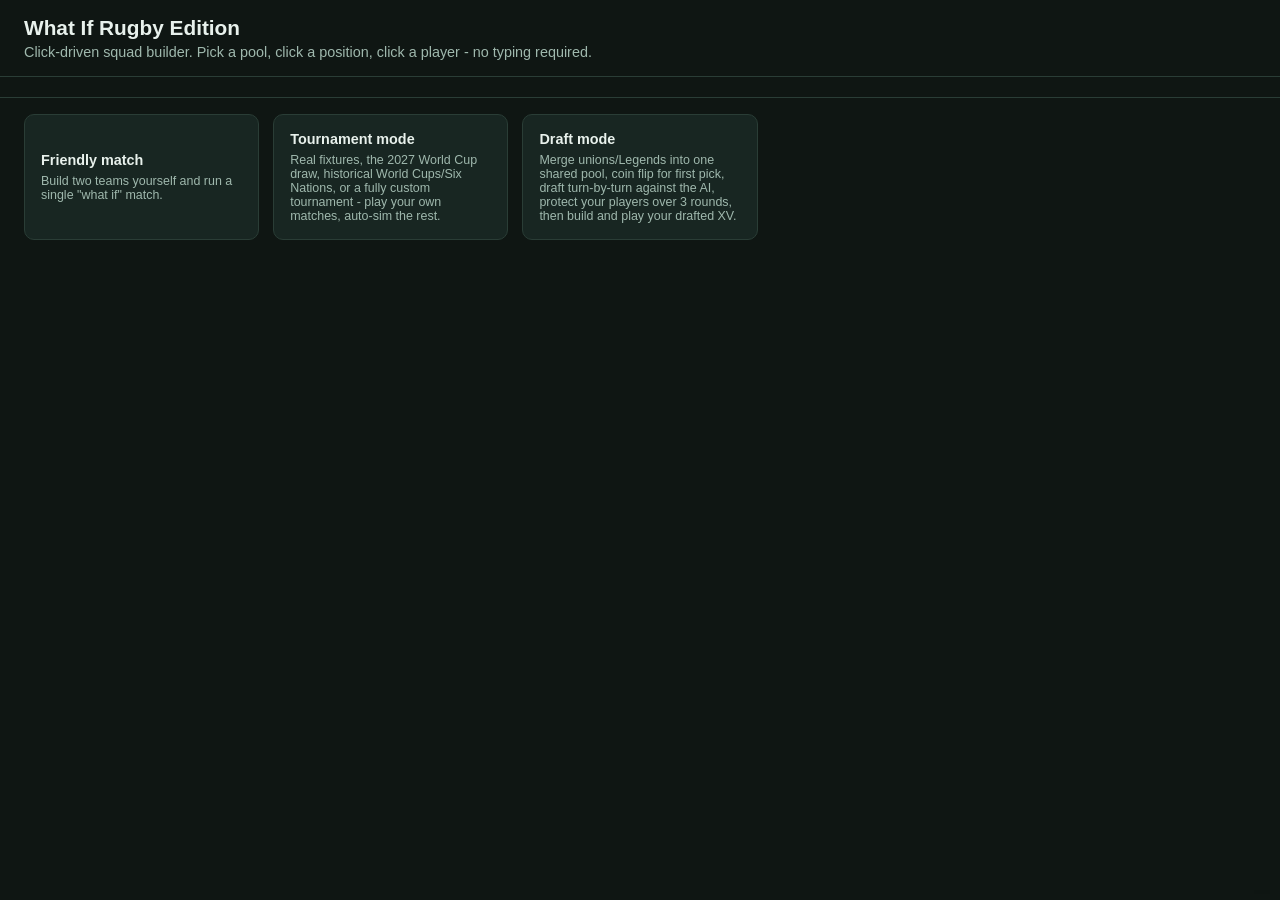
==== rugby_sim/web/index.html @ 41f7842a "readme edited and draft mode added" ====
<!doctype html>
<html lang="en">
<head>
<meta charset="utf-8">
<title>What If Rugby Edition</title>
<link rel="icon" href="favicon.ico?v=2">
<link rel="apple-touch-icon" href="favicon-180.png?v=2">
<link rel="stylesheet" href="style.css">
</head>
<body>
<div class="bg-attribution" id="bg-attribution"></div>
<header>
  <h1>What If Rugby Edition</h1>
  <p>Click-driven squad builder. Pick a pool, click a position, click a player - no typing required.</p>
</header>

<div class="breadcrumb" id="breadcrumb"></div>

<div class="screen" id="screen-mode-select">
  <div class="card-grid">
    <button class="card" id="mode-friendly">
      <span class="card-title">Friendly match</span>
      <span class="card-desc">Build two teams yourself and run a single "what if" match.</span>
    </button>
    <button class="card" id="mode-tournament">
      <span class="card-title">Tournament mode</span>
      <span class="card-desc">Real fixtures, the 2027 World Cup draw, historical World Cups/Six
        Nations, or a fully custom tournament - play your own matches, auto-sim the rest.</span>
    </button>
    <button class="card" id="mode-draft">
      <span class="card-title">Draft mode</span>
      <span class="card-desc">Merge unions/Legends into one shared pool, coin flip for first pick,
        draft turn-by-turn against the AI, protect your players over 3 rounds, then build and
        play your drafted XV.</span>
    </button>
  </div>
</div>

<div class="screen hidden" id="screen-draft-pool">
  <h2>Draft mode - build the shared pool</h2>
  <p class="muted">Click unions to merge their pools together, optionally include the Legends
    (Hall of Fame) roster, then start the draft. Both sides will pick from this exact combined pool.</p>
  <div class="row muted">Season: <span id="draft-season-area"></span></div>
  <div class="row" id="draft-union-list"></div>
  <div class="row"><label><input type="checkbox" id="draft-include-legends"> Include Legends (Hall of Fame)</label></div>
  <div class="row">
    <span class="muted" id="draft-pool-status">0 players in the shared pool.</span>
  </div>
  <div class="row">
    <label class="muted">Seed (optional, for a repeatable coin flip/draft order):
      <input type="number" id="draft-seed" style="width:90px"></label>
    <button id="draft-start-btn">Start draft</button>
    <span class="muted" id="draft-start-status"></span>
  </div>
</div>

<div class="screen hidden" id="screen-draft-coinflip">
  <h2>Coin flip</h2>
  <div id="draft-coinflip-area"></div>
</div>

<div class="screen hidden" id="screen-draft-picking">
  <h2>Draft in progress</h2>
  <div id="draft-picking-area"></div>
</div>

<div class="screen hidden" id="screen-draft-protect">
  <h2>Protect phase</h2>
  <p class="muted">3 rounds, PES21/eFootball-style: each round, protect one of your own drafted
    players (once protected, the opponent can never take them) and optionally poach one
    unprotected player from the opponent's roster.</p>
  <div id="draft-protect-area"></div>
</div>

<div class="screen hidden" id="screen-draft-build">
  <h2>Draft mode - build your XV</h2>
  <p class="muted">Assign your drafted roster to the starting XV + bench. The AI's final lineup
    was already auto-drafted from its own roster.</p>
  <div class="teams">
    <div class="panel" id="panel-draft-human"></div>
  </div>
  <div class="match-controls">
    <label class="muted">Seed (optional): <input type="number" id="draft-match-seed" style="width:90px"></label>
    <button id="draft-run-match" disabled>Run match</button>
    <span id="draft-run-hint" class="muted"></span>
    <span id="draft-run-status" class="muted"></span>
  </div>
  <div id="draft-report"></div>
</div>

<div class="screen hidden" id="screen-friendly">
  <div class="teams">
    <div class="panel" id="panel-home"></div>
    <div class="panel" id="panel-away"></div>
  </div>

  <div class="match-controls">
    <label class="muted">Seed (optional): <input type="number" id="seed" style="width:90px"></label>
    <button id="run-match" disabled>Run match</button>
    <label class="muted"><input type="checkbox" id="live-match-toggle"> Pause mid-match to make substitutions</label>
    <span id="run-hint" class="muted"></span>
    <span id="run-status" class="muted"></span>
  </div>

  <div id="live-match-area"></div>

  <div id="report"></div>
</div>

<div class="screen hidden" id="screen-tournament">
  <div id="tournament-section"></div>
</div>

<script src="app.js"></script>
</body>
</html>
---- rugby_sim/web/style.css ----
:root {
  --bg: #0f1613;
  --panel: #182622;
  --panel2: #1f332d;
  --accent: #4caf7d;
  --accent2: #2d6a4f;
  --text: #e8f1ec;
  --muted: #9fb8ad;
  --border: #2a3d36;
}

* { box-sizing: border-box; }

body {
  margin: 0;
  background: var(--bg);
  color: var(--text);
  font-family: -apple-system, Segoe UI, Roboto, sans-serif;
  position: relative;
}

/* Menu-screen atmosphere (Rugby 08 / Football Manager style): a real,
   freely-licensed stadium photo (see background_image.py), blurred and
   dimmed behind every screen so text stays readable. Fixed behind
   everything else via a pseudo-element, not an <img>, so it never
   interferes with layout/scrolling. Falls back to the plain --bg color
   (no photo) until one loads, or if none are cached at all. */
body::before {
  content: "";
  position: fixed;
  inset: 0;
  z-index: -1;
  background-image: var(--bg-photo, none);
  background-size: cover;
  background-position: center;
  filter: blur(6px) brightness(0.45) saturate(1.1);
  transform: scale(1.08); /* hides the blur's soft edge at the viewport border */
}

.bg-attribution {
  position: fixed;
  right: 10px;
  bottom: 6px;
  z-index: 1;
  font-size: 0.68rem;
  color: var(--muted);
  background: rgba(15, 22, 19, 0.55);
  padding: 2px 8px;
  border-radius: 6px;
  pointer-events: none;
}

header {
  padding: 16px 24px;
  border-bottom: 1px solid var(--border);
}

header h1 { margin: 0; font-size: 1.3rem; }
header p { margin: 4px 0 0; color: var(--muted); font-size: 0.9rem; }

.teams {
  display: grid;
  grid-template-columns: 1fr 1fr;
  gap: 16px;
  padding: 16px 24px;
}

@media (max-width: 900px) {
  .teams { grid-template-columns: 1fr; }
}

.panel {
  background: var(--panel);
  border: 1px solid var(--border);
  border-radius: 10px;
  padding: 14px;
}

.panel h2 {
  margin: 0 0 10px;
  font-size: 1.05rem;
}

.row { display: flex; gap: 8px; flex-wrap: wrap; align-items: center; margin-bottom: 8px; }

button {
  background: var(--panel2);
  color: var(--text);
  border: 1px solid var(--border);
  border-radius: 6px;
  padding: 6px 10px;
  cursor: pointer;
  font-size: 0.85rem;
}
button:hover { border-color: var(--accent); }
button.active { background: var(--accent2); border-color: var(--accent); }
button:disabled { opacity: 0.4; cursor: not-allowed; }

select, input[type=text], input[type=number] {
  background: var(--panel2);
  color: var(--text);
  border: 1px solid var(--border);
  border-radius: 6px;
  padding: 6px 8px;
  font-size: 0.85rem;
}

.pitch {
  display: grid;
  grid-template-columns: repeat(3, 1fr);
  gap: 6px;
  margin-top: 10px;
}

.slot {
  background: var(--panel2);
  border: 1px solid var(--border);
  border-radius: 6px;
  padding: 6px 8px;
  text-align: left;
  font-size: 0.78rem;
  cursor: pointer;
  min-height: 42px;
}
.slot .pos { color: var(--muted); display: block; font-size: 0.7rem; }
.slot.filled { border-color: var(--accent); }
.slot.selected { outline: 2px solid var(--accent); }

.candidates {
  margin-top: 10px;
  max-height: 260px;
  overflow-y: auto;
  border-top: 1px solid var(--border);
  padding-top: 8px;
}

.candidate {
  display: flex;
  justify-content: space-between;
  padding: 6px 4px;
  border-bottom: 1px solid var(--border);
  cursor: pointer;
  font-size: 0.82rem;
}
.candidate:hover { background: var(--panel2); }
.candidate .fit { color: var(--accent); font-weight: 600; }

.match-controls {
  padding: 0 24px 24px;
  display: flex;
  gap: 10px;
  align-items: center;
}

#report { padding: 0 24px 40px; }
#scoreline { font-size: 1.4rem; margin: 10px 0; }
#events { max-height: 400px; overflow-y: auto; background: var(--panel); border: 1px solid var(--border); border-radius: 8px; padding: 10px; font-size: 0.85rem; }
#events div { padding: 2px 0; }

table.stats { border-collapse: collapse; margin-top: 12px; width: 100%; }
table.stats th, table.stats td { border: 1px solid var(--border); padding: 6px 8px; font-size: 0.82rem; text-align: left; }

.muted { color: var(--muted); font-size: 0.8rem; }

/* ===== Screens / navigation (mode-select -> friendly|tournament -> ...) ===== */
.screen { padding: 0 24px 40px; }
.hidden { display: none !important; }

.breadcrumb {
  padding: 10px 24px;
  border-bottom: 1px solid var(--border);
  display: flex;
  gap: 8px;
  align-items: center;
  font-size: 0.85rem;
}
.breadcrumb .crumb {
  background: none;
  border: none;
  color: var(--muted);
  text-decoration: underline;
  cursor: pointer;
  padding: 2px 0;
  font: inherit;
}
.breadcrumb .crumb:last-child { color: var(--text); text-decoration: none; cursor: default; }
.breadcrumb .sep { color: var(--border); }

.card-grid {
  display: grid;
  grid-template-columns: repeat(auto-fill, minmax(220px, 1fr));
  gap: 14px;
  margin: 16px 0;
}
.card {
  background: var(--panel);
  border: 1px solid var(--border);
  border-radius: 10px;
  padding: 16px;
  text-align: left;
  cursor: pointer;
  color: var(--text);
  font-size: 0.9rem;
  transition: border-color 0.15s, transform 0.1s;
}
.card:hover { border-color: var(--accent); transform: translateY(-1px); }
.card .card-title { font-weight: 600; margin-bottom: 6px; display: block; }
.card .card-desc { color: var(--muted); font-size: 0.78rem; display: block; }

.collapsible-header {
  display: flex;
  justify-content: space-between;
  align-items: center;
  cursor: pointer;
  background: var(--panel);
  border: 1px solid var(--border);
  border-radius: 8px;
  padding: 10px 14px;
  margin-top: 14px;
}
.collapsible-header:hover { border-color: var(--accent); }
.collapsible-body { padding: 10px 2px; }
.collapsible-body.hidden { display: none !important; }
.chevron { color: var(--muted); font-size: 0.8rem; }
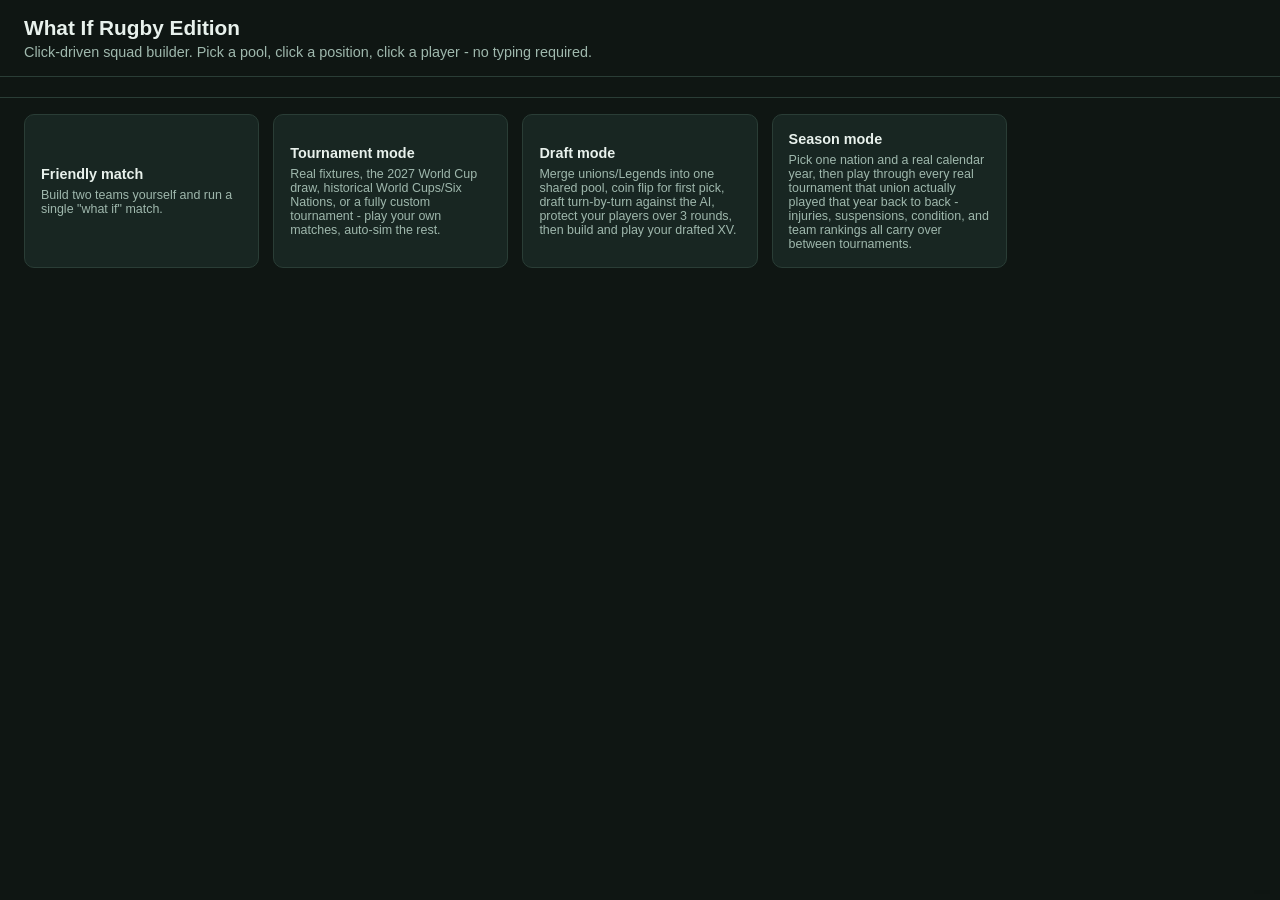
==== commit 052d587f: "season mode and new tournaments added" ====
--- a/rugby_sim/web/index.html
+++ b/rugby_sim/web/index.html
@@ -33,16 +33,53 @@
         draft turn-by-turn against the AI, protect your players over 3 rounds, then build and
         play your drafted XV.</span>
     </button>
+    <button class="card" id="mode-season">
+      <span class="card-title">Season mode</span>
+      <span class="card-desc">Pick one nation and a real calendar year, then play through every
+        real tournament that union actually played that year back to back - injuries,
+        suspensions, condition, and team rankings all carry over between tournaments.</span>
+    </button>
   </div>
+</div>
+
+<div class="screen hidden" id="screen-season">
+  <h2>Season mode</h2>
+  <p class="muted">Pick a union and a real calendar year - this union's actual real tournaments
+    that year (whichever of Six Nations / Rugby Championship / Autumn Nations Series / a Rugby
+    World Cup year it really played in) are chained into one season. Draft your own matchday-23
+    for this union from its widest real pool, then play through every block live/pausable for
+    your own matches while every other nation auto-sims unattended - no manual "play next block"
+    needed. Injuries/suspensions/condition and the "Team form / rankings" ratings all carry over
+    between blocks, not reset per tournament.</p>
+  <div class="row">
+    <label class="muted">Union (this is your team): <select id="season-nation-select"></select></label>
+    <label class="muted">Year: <input type="number" id="season-year-input" value="2026" style="width:90px"></label>
+    <label class="muted"><input type="checkbox" id="season-include-uncapped"> Include uncapped/eligible players (ENG, FRA, IRE, SCO, WAL, ITA, RSA via Premiership/Top 14/URC clubs; NZL, AUS, FIJ via Super Rugby Pacific clubs)</label>
+    <button id="season-plan-btn">Find this union's real blocks</button>
+    <span class="muted" id="season-start-status"></span>
+  </div>
+  <div id="season-blocks-area"></div>
+  <div id="season-uncapped-pool"></div>
+  <div id="season-draft-area"></div>
+  <div id="season-progress"></div>
+  <div id="season-live-area"></div>
+  <div id="season-report"></div>
 </div>
 
 <div class="screen hidden" id="screen-draft-pool">
   <h2>Draft mode - build the shared pool</h2>
-  <p class="muted">Click unions to merge their pools together, optionally include the Legends
+  <p class="muted">Add any number of union + season combinations (e.g. "Ireland 2026" AND
+    "Ireland 2025" at once - every real player across both seasons joins the shared pool, no
+    duplicates even if the same person appears in both), optionally include the Legends
     (Hall of Fame) roster, then start the draft. Both sides will pick from this exact combined pool.</p>
-  <div class="row muted">Season: <span id="draft-season-area"></span></div>
-  <div class="row" id="draft-union-list"></div>
+  <div class="row" id="draft-union-area"></div>
+  <div class="row muted" id="draft-union-list"></div>
   <div class="row"><label><input type="checkbox" id="draft-include-legends"> Include Legends (Hall of Fame)</label></div>
+  <p class="muted">Mix in one or more real historical squads (World Cup or Six Nations) too - same
+    picker as a normal team's "Historical squad" mode, just adding into the shared draft pool
+    instead of one team's own pool:</p>
+  <div class="row" id="draft-historical-area"></div>
+  <div class="row muted" id="draft-historical-list"></div>
   <div class="row">
     <span class="muted" id="draft-pool-status">0 players in the shared pool.</span>
   </div>
@@ -82,9 +119,11 @@
   <div class="match-controls">
     <label class="muted">Seed (optional): <input type="number" id="draft-match-seed" style="width:90px"></label>
     <button id="draft-run-match" disabled>Run match</button>
+    <label class="muted"><input type="checkbox" id="draft-live-match-toggle"> Pause mid-match to make substitutions</label>
     <span id="draft-run-hint" class="muted"></span>
     <span id="draft-run-status" class="muted"></span>
   </div>
+  <div id="draft-live-match-area"></div>
   <div id="draft-report"></div>
 </div>
 
--- a/rugby_sim/web/style.css
+++ b/rugby_sim/web/style.css
@@ -154,8 +154,12 @@
 
 #report { padding: 0 24px 40px; }
 #scoreline { font-size: 1.4rem; margin: 10px 0; }
-#events { max-height: 400px; overflow-y: auto; background: var(--panel); border: 1px solid var(--border); border-radius: 8px; padding: 10px; font-size: 0.85rem; }
-#events div { padding: 2px 0; }
+#events, .events { max-height: 400px; overflow-y: auto; background: var(--panel); border: 1px solid var(--border); border-radius: 8px; padding: 10px; font-size: 0.85rem; }
+#events div, .events div { padding: 2px 0; }
+.sort-toggle { font-size: 0.8rem; }
+.depth-chart { display: flex; flex-wrap: wrap; gap: 6px; }
+.depth-slot { min-width: 160px; text-align: left; cursor: default; }
+.depth-entry { font-size: 0.78rem; }
 
 table.stats { border-collapse: collapse; margin-top: 12px; width: 100%; }
 table.stats th, table.stats td { border: 1px solid var(--border); padding: 6px 8px; font-size: 0.82rem; text-align: left; }
@@ -222,3 +226,7 @@
 .collapsible-body { padding: 10px 2px; }
 .collapsible-body.hidden { display: none !important; }
 .chevron { color: var(--muted); font-size: 0.8rem; }
+
+/* Team form / rankings (12b) - rating change colour cues */
+.positive { color: #3fae5a; }
+.negative { color: #d4584a; }
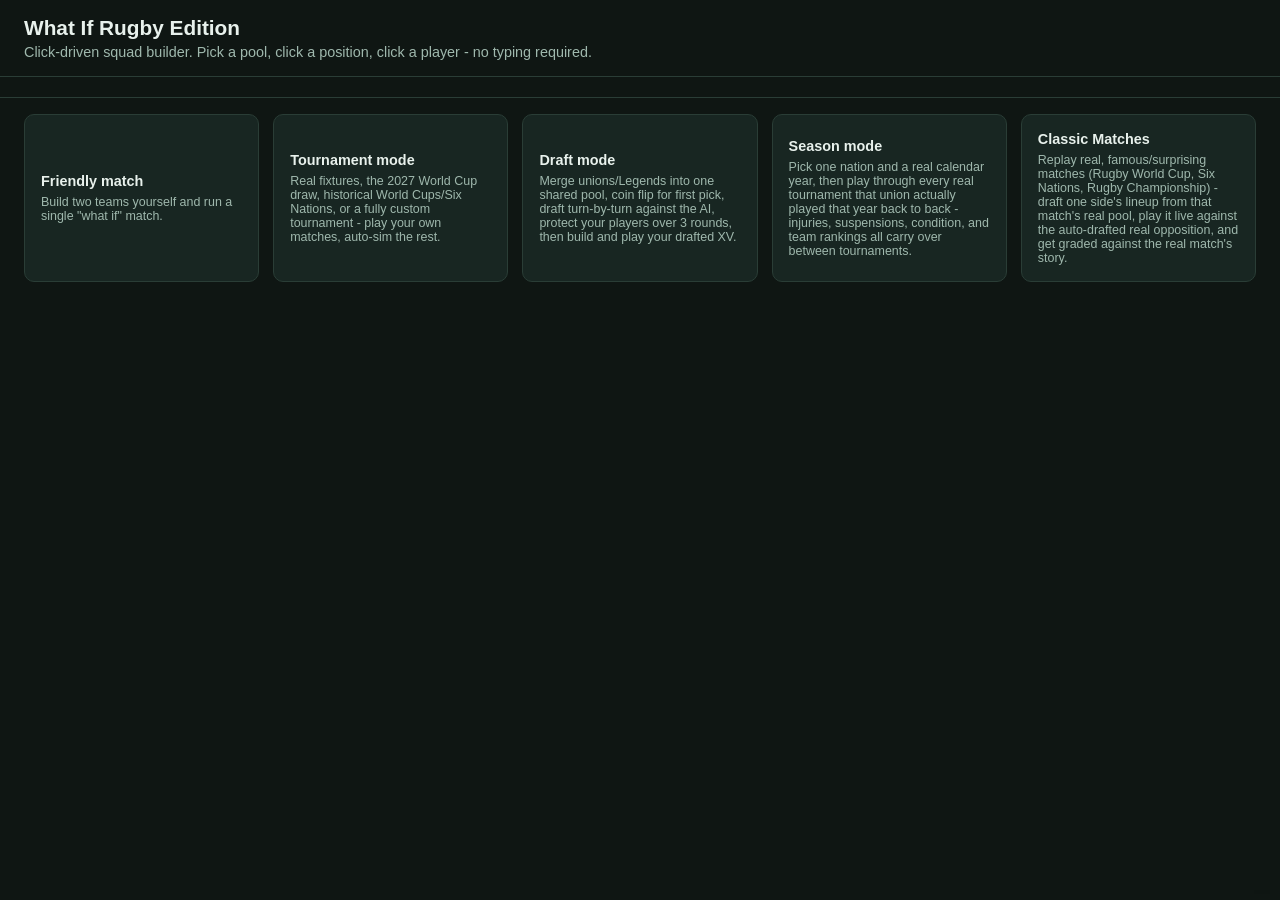
==== commit 0d78498f: "scenario mode added" ====
--- a/rugby_sim/web/index.html
+++ b/rugby_sim/web/index.html
@@ -2,6 +2,7 @@
 <html lang="en">
 <head>
 <meta charset="utf-8">
+<meta name="viewport" content="width=device-width, initial-scale=1">
 <title>What If Rugby Edition</title>
 <link rel="icon" href="favicon.ico?v=2">
 <link rel="apple-touch-icon" href="favicon-180.png?v=2">
@@ -39,7 +40,31 @@
         real tournament that union actually played that year back to back - injuries,
         suspensions, condition, and team rankings all carry over between tournaments.</span>
     </button>
+    <button class="card" id="mode-classic-matches">
+      <span class="card-title">Classic Matches</span>
+      <span class="card-desc">Replay <span id="classic-match-count">real, famous/surprising</span> matches (Rugby World Cup,
+        Six Nations, Rugby Championship) - draft one side's lineup from that match's real pool, play
+        it live against the auto-drafted real opposition, and get graded against the real match's story.</span>
+    </button>
   </div>
+</div>
+
+<div class="screen hidden" id="screen-classic-matches">
+  <h2>Classic Matches</h2>
+  <p class="muted">Pick a real, famous (or surprising) match below. You draft freely from the
+    exact real player pool each side actually had that day - never locked to the real historical
+    XV - then play it live and see how you measure up against the real story.</p>
+  <div class="row">
+    <label class="muted">Mode:
+      <select id="classic-mode-select">
+        <option value="3">3-star (3 base objectives only)</option>
+        <option value="5">5-star (3 base + 2 bonus objectives)</option>
+      </select>
+    </label>
+    <span class="muted" id="classic-settings-status"></span>
+  </div>
+  <div id="classic-matches-list"></div>
+  <div id="classic-match-detail"></div>
 </div>
 
 <div class="screen hidden" id="screen-season">
--- a/rugby_sim/web/style.css
+++ b/rugby_sim/web/style.css
@@ -7,6 +7,7 @@
   --text: #e8f1ec;
   --muted: #9fb8ad;
   --border: #2a3d36;
+  --danger: #d4584a;
 }
 
 * { box-sizing: border-box; }
@@ -230,3 +231,131 @@
 /* Team form / rankings (12b) - rating change colour cues */
 .positive { color: #3fae5a; }
 .negative { color: #d4584a; }
+
+/* Status/error messaging: failed API calls, validation errors, etc. should
+   be immediately, visually distinct from normal status/info text. Reuses
+   the same red already used for .negative. */
+.status-error { color: var(--danger); font-weight: 600; }
+
+/* ===== Responsive / mobile (phone browsers via Cloudflare Tunnel) =====
+   Strategy:
+   - Tables (table.stats, .pitch, .depth-chart) that can genuinely overflow on a
+     narrow screen get a horizontal-scroll container (not a reflow), with a
+     styled/visible scrollbar as the scroll affordance.
+   - Side-by-side panels (.teams, breadcrumb, match-controls, rows of controls)
+     stack vertically below the tablet breakpoint.
+   - Tap targets (buttons, selects, inputs, slots, candidates, crumbs,
+     collapsible headers) grow to a comfortable minimum height on touch-sized
+     screens.
+   - Desktop (anything above ~900px) is untouched - these rules only apply
+     inside max-width media queries. */
+
+/* Let any table that doesn't fit scroll horizontally instead of squeezing
+   text unreadably small, on every screen size (harmless on desktop - a table
+   that already fits never triggers the scrollbar). */
+table.stats {
+  display: block;
+  overflow-x: auto;
+  -webkit-overflow-scrolling: touch;
+  max-width: 100%;
+}
+/* thead/tbody/tr/td keep their default table-* display values, so the
+   browser auto-generates an anonymous table box around them for correct
+   row/column layout - the outer <table> (now display:block) is just the
+   scroll container. This is the standard wrapper-free responsive-table
+   technique and needs no JS/markup change. */
+
+/* Visible scroll affordance for any horizontally-scrollable area. */
+.candidates::-webkit-scrollbar,
+#events::-webkit-scrollbar,
+.events::-webkit-scrollbar,
+table.stats::-webkit-scrollbar {
+  height: 8px;
+  width: 8px;
+}
+.candidates::-webkit-scrollbar-thumb,
+#events::-webkit-scrollbar-thumb,
+.events::-webkit-scrollbar-thumb,
+table.stats::-webkit-scrollbar-thumb {
+  background: var(--accent2);
+  border-radius: 4px;
+}
+
+/* ---------- Tablet / small laptop (~768-900px and under) ---------- */
+@media (max-width: 900px) {
+  header { padding: 14px 16px; }
+  .screen { padding: 0 16px 32px; }
+  .breadcrumb { padding: 8px 16px; }
+  .match-controls { padding: 0 16px 20px; flex-wrap: wrap; }
+  #report { padding: 0 16px 32px; }
+  .teams { padding: 12px 16px; gap: 12px; }
+  .card-grid { grid-template-columns: repeat(auto-fill, minmax(180px, 1fr)); }
+}
+
+/* ---------- Narrow phones (~480px and under) ---------- */
+@media (max-width: 480px) {
+  header { padding: 12px 12px; }
+  header h1 { font-size: 1.1rem; }
+  header p { font-size: 0.82rem; }
+
+  .screen { padding: 0 10px 28px; }
+  #report { padding: 0 10px 28px; }
+  .match-controls { padding: 0 10px 16px; gap: 8px; }
+
+  /* Mode-select cards: single column, full-width tap targets. */
+  .card-grid { grid-template-columns: 1fr; gap: 10px; margin: 12px 0; }
+  .card { padding: 14px; }
+
+  /* Breadcrumb bar: allow wrapping, bigger crumb tap targets. */
+  .breadcrumb { flex-wrap: wrap; padding: 8px 10px; row-gap: 4px; }
+  .breadcrumb .crumb { padding: 6px 2px; min-height: 32px; }
+
+  /* Team builder / other panels. */
+  .teams { padding: 10px 10px; gap: 10px; }
+  .panel { padding: 12px; }
+  .row { gap: 6px; }
+
+  /* Position grid: 3 tiny columns reads poorly on a ~360-430px phone -
+     drop to 2 columns and grow the tap target. */
+  .pitch { grid-template-columns: repeat(2, 1fr); gap: 8px; }
+  .slot { min-height: 46px; padding: 8px 10px; font-size: 0.82rem; }
+  .depth-slot { min-width: 100%; }
+
+  .candidates { max-height: 45vh; }
+  .candidate { padding: 10px 6px; min-height: 44px; align-items: center; }
+
+  /* Buttons, selects, inputs: comfortable touch size. */
+  button {
+    padding: 10px 14px;
+    font-size: 0.9rem;
+    min-height: 44px;
+  }
+  select, input[type=text], input[type=number] {
+    padding: 10px 10px;
+    font-size: 0.9rem;
+    min-height: 44px;
+  }
+  /* Small fixed-width numeric inputs (seed/year/etc, set inline via style="width:...")
+     stay compact but still tall enough to tap comfortably. */
+  input[type=number] { min-width: 70px; }
+
+  .collapsible-header { padding: 12px 14px; min-height: 44px; }
+  .chevron { font-size: 0.95rem; }
+
+  table.stats th, table.stats td { padding: 8px 10px; font-size: 0.8rem; }
+
+  /* Background attribution corner: keep it out of the way of controls and
+     readable without covering content on a short mobile viewport. */
+  .bg-attribution { font-size: 0.62rem; padding: 2px 6px; right: 6px; bottom: 4px; }
+
+  #scoreline { font-size: 1.2rem; }
+  #events, .events { max-height: 50vh; }
+}
+
+/* ---------- Landscape phones: match-controls/row items can get very
+   cramped in a short viewport even above 480px width; keep wrapping. ---------- */
+@media (max-height: 420px) and (max-width: 900px) {
+  .match-controls { flex-wrap: wrap; }
+  .candidates { max-height: 160px; }
+  #events, .events { max-height: 220px; }
+}
